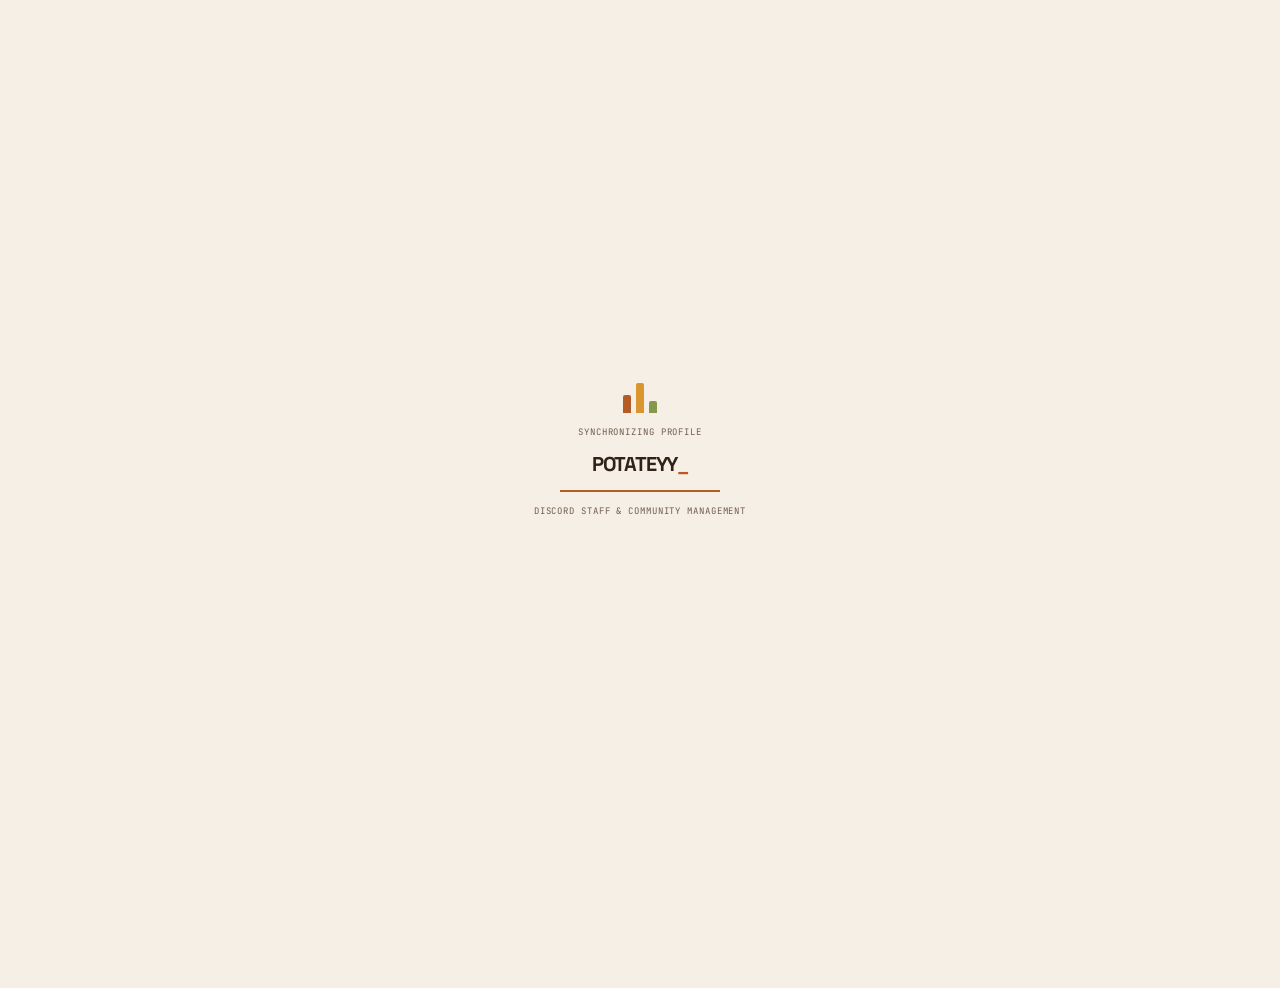
==== index.html @ 98de85e5 "Add files via upload" ====
<!doctype html>
<html lang="en">
  <head>
    <meta charset="UTF-8" />
    <meta name="viewport" content="width=device-width, initial-scale=1.0" />
    <meta name="description" content="Potateyy — Staff & Community Management portfolio." />
    <meta name="theme-color" content="#f5efe5" />
    <title>potateyy — Discord staffing &amp; management</title>
    <link rel="preconnect" href="https://fonts.googleapis.com" />
    <link rel="preconnect" href="https://fonts.gstatic.com" crossorigin />
    <link href="https://fonts.googleapis.com/css2?family=JetBrains+Mono:wght@400;500;600&family=Space+Grotesk:wght@400;500;600;700&display=swap" rel="stylesheet" />
    <link rel="stylesheet" href="styles.css" />
  </head>
  <body>
    <div class="grid-backdrop" aria-hidden="true"></div>
    <div class="cursor-glow" aria-hidden="true"></div>

    <div class="loader" aria-live="polite" aria-label="Loading Potateyy's profile">
      <div class="loader-emblem" aria-hidden="true"><i></i><i></i><i></i></div>
      <p class="loader-label">Synchronizing profile</p>
      <div class="loader-name">POTATEYY<span>_</span></div>
      <div class="loader-meter"><span></span></div>
      <small>Discord Staff & Community management</small>
    </div>

    <main class="site-shell" id="top">
      <header class="topbar">
        <a class="wordmark" href="#top" aria-label="Potateyy home"><span class="mark-icon"x aria-hidden="true">P</span><span>Potateyy</span></a>

        <nav class="section-nav" aria-label="Portfolio sections">
          <div class="nav-tabs" role="tablist" aria-label="Portfolio sections">
            <button class="nav-tab is-active" type="button" role="tab" id="tab-home" aria-selected="true" aria-controls="home" data-target="home">Overview</button>
            <button class="nav-tab" type="button" role="tab" id="tab-current" aria-selected="false" aria-controls="current" data-target="current" tabindex="-1">Current roles</button>
            <button class="nav-tab" type="button" role="tab" id="tab-history" aria-selected="false" aria-controls="history" data-target="history" tabindex="-1">Experience</button>
            <button class="nav-tab" type="button" role="tab" id="tab-vouches" aria-selected="false" aria-controls="vouches" data-target="vouches" tabindex="-1">Vouches</button>
            <button class="nav-tab" type="button" role="tab" id="tab-skills" aria-selected="false" aria-controls="skills" data-target="skills" tabindex="-1">Focus</button>
            <button class="nav-tab" type="button" role="tab" id="tab-contact" aria-selected="false" aria-controls="contact" data-target="contact" tabindex="-1">Contact</button>
          </div>
        </nav>

        <button class="theme-toggle" type="button" aria-label="Switch to light theme" title="Switch to light theme">
          <span class="theme-icon sun-icon" aria-hidden="true">☼</span><span class="theme-icon moon-icon" aria-hidden="true">☾</span><span class="theme-label">Theme</span>
        </button>
      </header>

      <div class="panel-stack">
        <section class="panel home-panel is-active" id="home" role="tabpanel" aria-labelledby="tab-home" tabindex="0">
          <div class="hero-copy">
            <p class="eyebrow"><span></span>Discord staffing &amp; community management</p>
            <p class="availability"><i></i> Available for the right community</p>
            <h1>Staff teams that <span>run better.</span></h1>
            <p class="hero-intro">I build reliable, welcoming Discord communities through structured staffing, strong support systems, and calm leadership when it matters.</p>
            <div class="hero-actions">
              <button class="button button-primary panel-link" type="button" data-target="current">Current roles <span aria-hidden="true">↓</span></button>
              <button class="button button-ghost panel-link" type="button" data-target="history">My experience <span aria-hidden="true">↗</span></button>
              <button class="button button-ghost panel-link" type="button" data-target="vouches">Vouches <span aria-hidden="true">↗</span></button>
            </div>
          </div>

          <div class="profile-card" aria-label="Community management experience summary" role="img">
            <div class="profile-topline"><span>PROFILE / 01</span><span class="signal"><i></i> ONLINE</span></div>
            <div class="profile-monogram">P<span>.</span></div>
            <div class="profile-title"><p>Community operator</p><strong>Discord staffing<br />&amp; management</strong></div>
            <div class="profile-rings" aria-hidden="true"><i></i><i></i><i></i></div>
            <div class="profile-stats"><div><b>250K+</b><span>members reached</span></div><div><b>14</b><span>communities</span></div><div><b>03</b><span>active roles</span></div></div>
          </div>

          <div class="hero-foot"><span>Building teams, systems, and trust.</span><button class="text-button panel-link" type="button" data-target="current">View current positions <span>→</span></button></div>
        </section>

        <section class="panel current-panel" id="current" role="tabpanel" aria-labelledby="tab-current" tabindex="0" hidden>
          <div class="section-heading split-heading">
            <div><p class="eyebrow"><span></span>01 / Current positions</p><h2>Active<br /><span>right now.</span></h2></div>
            <p class="section-aside">Three roles across high-growth and upcoming Minecraft communities, spanning staffing, support, leadership, and server discovery.</p>
          </div>

          <div class="current-grid">
            <a class="role-card featured-role server-card-link" href="https://discord.gg/smpfinder" target="_blank" rel="noopener noreferrer" aria-label="Join SMP Finder on Discord">
              <div class="role-card-head"><span class="role-number">01</span><span class="role-status"><i></i> Current</span></div>
              <p class="server-name">SMP Finder</p>
              <h3>Admin<br /><span>/ SMP Finder</span></h3>
              <div class="member-count"><b>60,000+</b><span>community members</span></div>
              <span class="visit-server">Join server <b aria-hidden="true">↗</b></span>
              <div class="role-mark" aria-hidden="true">SF</div>
            </a>
            <a class="role-card featured-role server-card-link" href="https://discord.gg/berrymc" target="_blank" rel="noopener noreferrer" aria-label="Join ForeignMC on Discord">
              <div class="role-card-head"><span class="role-number">02</span><span class="role-status"><i></i> Current</span></div>
              <p class="server-name">BerryMC</p>
              <h3>Admin<br /><span>/ BerryMC</span></h3>
              <div class="member-count"><b>1,500+</b><span>community members</span></div>
              <span class="visit-server">Join server <b aria-hidden="true">↗</b></span>
              <div class="role-mark" aria-hidden="true">BM</div>
            </a>
          </div>
          <div class="section-caption"><span>Current scope</span><span>Leadership · staffing operations · player support</span></div>
        </section>

        <section class="panel history-panel" id="history" role="tabpanel" aria-labelledby="tab-history" tabindex="0" hidden>
          <div class="section-heading split-heading">
            <div><p class="eyebrow"><span></span>02 / Past work</p><h2>Built under<br /><span>pressure.</span></h2></div>
            <p class="section-aside">A record of leading staff, interviewing candidates, solving player-facing problems, and keeping large communities running day to day.</p>
          </div>
          <div class="experience-table" role="table" aria-label="Past Discord staffing experience">
            <div class="experience-head" role="row"><span role="columnheader">Community</span><span role="columnheader">Position</span><span role="columnheader">Size</span><span role="columnheader">Outcome</span></div>
            <div class="experience-row" role="row"><strong role="cell">Shady SMP</strong><span role="cell">Sr. Moderator / Lead Interviewer</span><b role="cell">700</b><em class="outcome resigned" role="cell">Resigned</em></div>
            <div class="experience-row" role="row"><strong role="cell">Rift SMP</strong><span role="cell">General Manager / Owner</span><b role="cell">4000+</b><em class="outcome closed" role="cell">Shut down</em></div>
            <div class="experience-row" role="row"><strong role="cell">ShatterMC</strong><span role="cell">Staff Manager / Founder</span><b role="cell">700+</b><em class="outcome closed" role="cell">Shut down</em></div>
            <div class="experience-row" role="row"><strong role="cell">TwistedLifesteal</strong><span role="cell">Head Moderator</span><b role="cell">1,900+</b><em class="outcome closed" role="cell">Shut down</em></div>
            <div class="experience-row" role="row"><strong role="cell">MineRival</strong><span role="cell">Head Admin / Staff Manager</span><b role="cell">7,500+</b><em class="outcome closed" role="cell">Shut down</em></div>
            <div class="experience-row" role="row"><strong role="cell">SMP Wars</strong><span role="cell">Staff</span><b role="cell">5,000+</b><em class="outcome resigned" role="cell">Resigned</em></div>
            <div class="experience-row" role="row"><strong role="cell">WildRoots SMP</strong><span role="cell">General Manager</span><b role="cell">45,000+</b><em class="outcome resigned" role="cell">Resigned</em></div>
            <div class="experience-row" role="row"><strong role="cell">Apex Network</strong><span role="cell">Head Admin</span><b role="cell">60,000+</b><em class="outcome resigned" role="cell">Resigned</em></div>
            <div class="experience-row" role="row"><strong role="cell">NovaMC</strong><span role="cell">Overseer</span><b role="cell">5,000+</b><em class="outcome resigned" role="cell">Resigned</em></div>
            <div class="experience-row" role="row"><strong role="cell">AstralCraft</strong><span role="cell">Director</span><b role="cell">Unreleased</b><em class="outcome resigned" role="cell">Resigned</em></div>
            <div class="experience-row linked-experience" role="row"><strong role="cell"><a href="https://discord.gg/breezevanilla" target="_blank" rel="noopener noreferrer">BreezeVanilla <span aria-hidden="true">↗</span></a></strong><span role="cell">Moderator / Mentor</span><b role="cell">7,000+</b><em class="outcome resigned" role="cell">Resigned</em></div>
          </div>
          <p class="table-note">Member counts reflect the stated community size during each role. Closed communities are included as completed experience.</p>
        </section>

        <section class="panel skills-panel" id="skills" role="tabpanel" aria-labelledby="tab-skills" tabindex="0" hidden>
          <div class="section-heading"><p class="eyebrow"><span></span>03 / What I bring</p><h2>Systems first.<br /><span>People always.</span></h2></div>
          <div class="focus-layout">
            <div class="focus-list">
              <article class="focus-item"><span>01</span><div><h3>Staffing operations</h3><p>Recruiting, applications, interviews, onboarding, team structure, and clear expectations from day one.</p></div></article>
              <article class="focus-item"><span>02</span><div><h3>Support &amp; moderation</h3><p>Fair escalation paths, better ticket flow, player communication, and calm decision-making in difficult moments.</p></div></article>
              <article class="focus-item"><span>03</span><div><h3>Community leadership</h3><p>Building a staff culture that is accountable, collaborative, and ready to grow with the community.</p></div></article>
            </div>
            <aside class="impact-card">
              <p>Operating snapshot</p>
              <div class="impact-number">250 <span> K +</span></div>
              <strong>members reached across communities</strong>
              <ul><li><span>13</span> communities supported</li><li><span>03</span> current leadership roles</li><li><span>03</span> founder / owner roles</li></ul>
              <div class="impact-grid" aria-hidden="true"><i></i><i></i><i></i><i></i><i></i><i></i><i></i><i></i><i></i></div>
            </aside>
          </div>
        </section>

        <section class="panel vouches-panel" id="vouches" role="tabpanel" aria-labelledby="tab-vouches" tabindex="0" hidden>
          <div class="section-heading">
            <p class="eyebrow"><span></span>04 / References</p>
            <h2>What people<br /><span>say.</span></h2>
          </div>
          <div class="vouch-carousel" aria-label="Client vouches">
            <div class="vouch-viewport">
              <div class="vouch-track">
                <article class="vouch-card">
                  <p>“Couch”</p>
                  <footer><strong>bobsster</strong><span>— BreezeVanilla</span></footer>
                </article>
                <article class="vouch-card">
                  <p>“Smellch”</p>
                  <footer><strong>Al</strong><span>— Nimlot</span></footer>
                </article>
                <article class="vouch-card">
                  <p>“Vouch”</p>
                  <footer><strong>Zarex</strong><span>— CheeseSMP</span></footer>
                </article>
                <article class="vouch-card">
                  <p>“Vouchiessss”</p>
                  <footer><strong>LionGTG</strong><span>— BreezeVanilla</span></footer>
                </article>
                <article class="vouch-card">
                  <p>“Vouch”</p>
                  <footer><strong>Sunil3969</strong><span>— SiegeLsnds</span></footer>
                </article>
                <article class="vouch-card">
                  <p>“vouch”</p>
                  <footer><strong>MacDonald</strong><span>— UnstablePVP</span></footer>
                </article>
                <article class="vouch-card">
                  <p>“vouch”</p>
                  <footer><strong>Glitched</strong><span>— ConcordMC</span></footer>
                </article>
                <article class="vouch-card">
                  <p>“Vouch]”</p>
                  <footer><strong>berryfog</strong><span>— TurtleSMP</span></footer>
                </article>
                <article class="vouch-card">
                  <p>“vouch”</p>
                  <footer><strong>tertlon</strong><span>— UnstablePVP</span></footer>
                </article>
                <article class="vouch-card">
                  <p>“Vouch for bro”</p>
                  <footer><strong>lwberry</strong><span>— UnstablePVP</span></footer>
                </article>
                <article class="vouch-card">
                  <p>“Vouch”</p>
                  <footer><strong>Clxcks</strong><span>— AstralCraft</span></footer>
                </article>
                <article class="vouch-card">
                  <p>“Vouch I suppose”</p>
                  <footer><strong>ytcaleb</strong><span>— TurtleMC</span></footer>
                </article>
                <article class="vouch-card">
                  <p>“Great manager, vouch!”</p>
                  <footer><strong>Zyro</strong><span>— MineRival</span></footer>
                </article>
                <article class="vouch-card">
                  <p>“Vouch for Potato”</p>
                  <footer><strong>Lunex</strong><span>— Wildroots SMP</span></footer>
                </article>
                <article class="vouch-card">
                  <p>“vouch”</p>
                  <footer><strong>Lunex</strong><span>— NovaSMP</span></footer>
                </article>
                <article class="vouch-card">
                  <p>“Amazing manager! Always organized, professional and helpful. Would reccomend. Vouch!”</p>
                  <footer><strong>CobbleMuffin</strong><span>— Apex Network</span></footer>
                </article>
                <article class="vouch-card">
                  <p>“Potateyy is a great staff member and friend. He is a hard working individual and does great work inside of any server. I have personally hired him for my servers and he has always done great work.”</p>
                  <footer><strong>Caliber</strong><span>— SMP Finder</span></footer>
                </article>
                <article class="vouch-card">
                  <p>“vouch for potatey”</p>
                  <footer><strong>ohdelay</strong><span>— Hoplite</span></footer>
                </article>
                <article class="vouch-card">
                  <p>“Vouch for my pookiebear”</p>
                  <footer><strong>._x1c</strong><span>— TurtleVanilla</span></footer>
                </article>
              </div>              
            <div class="vouch-controls">
              <button class="vouch-button" type="button" data-vouch-prev aria-label="Previous vouch">←</button>
              <p class="vouch-counter" aria-live="polite"></p>
              <button class="vouch-button" type="button" data-vouch-next aria-label="Next vouch">→</button>
            </div>
          </div>
        </section>
        <section class="panel contact-panel" id="contact" role="tabpanel" aria-labelledby="tab-contact" tabindex="0" hidden>
          <div class="contact-side"><p class="eyebrow"><span></span>04 / Contact</p><h2>Need a stronger<br /><span>staff team?</span></h2><p>I’m open to roles where thoughtful leadership, clear systems, and a better member experience are the goal.</p><div class="contact-state"><i></i><span>Open to the right opportunity</span></div></div>
          <form class="contact-form" id="contact-form" action="api/contact.php" method="post">
            <div class="form-topline"><span>MESSAGE / 01</span><span>DISCORD</span></div>
            <label class="honeypot" aria-hidden="true">Website<input name="website" type="text" tabindex="-1" autocomplete="off" /></label>
            <label>Your name<input name="name" type="text" placeholder="What should I call you?" required /></label>
            <label>Discord username<input name="discord" type="text" placeholder="username" required /></label>
            <label>Opportunity<textarea name="message" rows="4" placeholder="Tell me about your community and what you need." required></textarea></label>
            <button class="button button-primary" type="submit">Send a message <span aria-hidden="true">↗</span></button>
            <p class="form-status" role="status" aria-live="polite"></p>
          </form>
        </section>
      </div>

      <footer class="footer"><span>© <span id="year"></span> potateyy</span><span>Discord staffing &amp; community management</span><button type="button" class="back-to-top">Back to top ↑</button></footer>
    </main>
    <script src="script.js"></script>
  </body>
</html>
---- styles.css ----
:root {
  --bg: #f5efe5;
  --surface: #fffaf2;
  --surface-soft: #eee1cf;
  --ink: #322117;
  --muted: #725c4e;
  --dim: #9a8271;
  --line: rgba(91, 57, 37, .18);
  --primary: #b55b26;
  --accent: #db952f;
  --olive: #84994b;
  --shadow: 0 14px 35px rgba(76, 43, 24, .12);
  --sans: "Space Grotesk", Arial, sans-serif;
  --mono: "JetBrains Mono", monospace;
  color-scheme: light;
}

body[data-theme="dark"] {
  --bg: #19110e;
  --surface: #241713;
  --surface-soft: #302019;
  --ink: #f4e7d7;
  --muted: #c4ad99;
  --dim: #92786a;
  --line: rgba(226, 184, 145, .23);
  --primary: #e28445;
  --accent: #e9a23d;
  --olive: #a8bf64;
  --shadow: 0 16px 36px rgba(0, 0, 0, .3);
  color-scheme: dark;
}

* { box-sizing: border-box; }
html { scroll-behavior: smooth; }
body { min-width: 320px; margin: 0; overflow-x: hidden; background: var(--bg); color: var(--ink); font-family: var(--sans); transition: background .35s ease, color .35s ease; }
button, input, textarea { font: inherit; } button, a { -webkit-tap-highlight-color: transparent; } button { cursor: pointer; } a { color: inherit; text-decoration: none; } ::selection { background: var(--accent); color: #2b180e; } :focus-visible { outline: 2px solid var(--accent); outline-offset: 3px; }

.grid-backdrop { position: fixed; z-index: -1; inset: 0; pointer-events: none; background: radial-gradient(ellipse at 70% -15%, color-mix(in srgb, var(--accent) 16%, transparent), transparent 34rem), radial-gradient(ellipse at 5% 92%, color-mix(in srgb, var(--olive) 10%, transparent), transparent 28rem); }.cursor-glow { display: none; }.reading-progress { position: fixed; z-index: 10; inset: 0 0 auto; height: 3px; }.reading-progress span { display: block; width: 100%; height: 100%; transform: scaleX(0); transform-origin: left; background: linear-gradient(90deg, var(--primary), var(--accent)); }

.loader { position: fixed; z-index: 100; inset: 0; display: grid; place-content: center; justify-items: center; gap: .8rem; background: #f5efe5; color: #322117; transition: opacity .45s ease, visibility .45s ease; }.loader.is-done { visibility: hidden; opacity: 0; pointer-events: none; }.loader-emblem { display: grid; grid-template-columns: repeat(3, 8px); align-items: end; gap: 5px; height: 30px; }.loader-emblem i { display: block; width: 8px; height: 18px; border-radius: 2px 2px 0 0; background: #b55b26; animation: equalize .55s ease-in-out infinite alternate; }.loader-emblem i:nth-child(2) { height: 30px; background: #db952f; animation-delay: -.2s; }.loader-emblem i:nth-child(3) { height: 12px; background: #84994b; animation-delay: -.4s; }.loader-label, .loader small { margin: 0; color: #725c4e; font: 9px var(--mono); letter-spacing: .1em; text-transform: uppercase; }.loader-name { font-size: 1.25rem; font-weight: 700; letter-spacing: -.06em; }.loader-name span { color: #b55b26; }.loader-meter { width: 160px; height: 2px; overflow: hidden; background: rgba(91,57,37,.16); }.loader-meter span { display: block; width: 100%; height: 100%; transform: translateX(-100%); background: #b55b26; animation: loading 1.2s ease forwards; }

.site-shell { width: min(1280px, 100%); min-height: 100vh; margin: auto; padding: 0 clamp(1.25rem, 4vw, 4rem); opacity: 0; transform: translateY(6px); transition: opacity .45s ease .1s, transform .45s ease .1s; } body.is-ready .site-shell { opacity: 1; transform: none; }.topbar { display: grid; grid-template-columns: 1fr auto 1fr; align-items: center; min-height: 82px; border-bottom: 1px solid var(--line); }.wordmark { display: inline-flex; align-items: center; gap: .55rem; width: fit-content; font-size: 1.1rem; font-weight: 700; letter-spacing: -.06em; }.mark-icon { display: grid; place-items: center; width: 24px; height: 24px; border: 1px solid var(--primary); border-radius: 50%; color: var(--primary); font: 10px var(--mono); }.nav-tabs { display: flex; gap: .2rem; padding: .25rem; border: 1px solid var(--line); border-radius: .55rem; background: color-mix(in srgb, var(--surface) 75%, transparent); }.nav-tab { padding: .48rem .68rem; border: 0; border-radius: .33rem; color: var(--muted); background: transparent; font-size: .75rem; transition: background .2s ease, color .2s ease; }.nav-tab:hover { color: var(--ink); }.nav-tab.is-active { color: #fff8ed; background: var(--primary); }.theme-toggle { justify-self: end; display: inline-flex; align-items: center; gap: .42rem; padding: .42rem .55rem; border: 1px solid var(--line); border-radius: .5rem; color: var(--muted); background: color-mix(in srgb, var(--surface) 72%, transparent); font: 9px var(--mono); }.theme-icon { color: var(--accent); font-size: 1rem; }.moon-icon { display: none; } body[data-theme="dark"] .sun-icon { display: none; } body[data-theme="dark"] .moon-icon { display: inline; }

.panel-stack { min-height: calc(100vh - 82px); }.panel { width: 100%; min-height: calc(100vh - 82px); padding: clamp(3.5rem, 8vh, 7rem) 0 3.25rem; animation: panelIn .4s cubic-bezier(.2,.8,.2,1) both; }.panel[hidden] { display: none; }.eyebrow { display: flex; align-items: center; gap: .55rem; margin: 0; color: var(--dim); font: 9px var(--mono); letter-spacing: .09em; text-transform: uppercase; }.eyebrow span { width: 19px; height: 1px; background: var(--primary); } h1, h2, h3, p { margin-top: 0; } h1, h2 { font-weight: 700; letter-spacing: -.07em; line-height: .93; } h1 { max-width: 10ch; margin: 1.25rem 0 1.6rem; font-size: clamp(3.45rem, 7.8vw, 7.55rem); } h2 { margin: 1rem 0 0; font-size: clamp(2.85rem, 5.5vw, 5.45rem); } h1 span, h2 span { color: var(--primary); }

.home-panel { display: grid; grid-template-columns: minmax(0, 1.04fr) minmax(340px, .96fr); grid-template-rows: 1fr auto; align-items: center; column-gap: clamp(2.2rem, 8vw, 8.5rem); }.availability { display: inline-flex; align-items: center; gap: .42rem; margin: 1.5rem 0 0; color: var(--olive); font: 10px var(--mono); }.availability i, .role-status i, .contact-state i, .signal i { display: inline-block; width: 6px; height: 6px; border-radius: 50%; background: currentColor; box-shadow: 0 0 0 3px color-mix(in srgb, currentColor 16%, transparent); }.hero-intro { max-width: 46ch; margin-bottom: 1.95rem; color: var(--muted); font-size: 1.02rem; line-height: 1.6; }.hero-actions { display: flex; flex-wrap: wrap; gap: .65rem; }.button { display: inline-flex; align-items: center; justify-content: center; gap: 1.25rem; min-height: 47px; padding: .8rem .95rem .8rem 1.1rem; border: 1px solid var(--line); border-radius: .5rem; color: var(--ink); background: var(--surface); box-shadow: 0 2px 5px rgba(75,43,24,.04); font-size: .8rem; font-weight: 600; transition: transform .2s ease, border .2s ease, background .2s ease; }.button:hover { border-color: var(--primary); transform: translateY(-2px); }.button-primary { border-color: var(--primary); color: #fff8ed; background: var(--primary); }.button-primary:hover { background: var(--accent); border-color: var(--accent); }.button-ghost:hover { color: var(--primary); }
.profile-card { position: relative; display: flex; flex-direction: column; min-height: 455px; overflow: hidden; padding: 1.5rem; border: 1px solid color-mix(in srgb, var(--primary) 45%, var(--line)); border-radius: .7rem; background: linear-gradient(145deg, color-mix(in srgb, var(--surface-soft) 92%, var(--accent)), var(--surface) 58%); box-shadow: var(--shadow); }.profile-card::after { position: absolute; right: -15%; bottom: -35%; width: 90%; aspect-ratio: 1; border: 1px solid color-mix(in srgb, var(--primary) 34%, transparent); border-radius: 50%; content: ""; }.profile-topline { position: relative; z-index: 2; display: flex; justify-content: space-between; color: var(--dim); font: 9px var(--mono); letter-spacing: .06em; }.signal { color: var(--olive); }.signal i { width: 5px; height: 5px; margin-right: .25rem; }.profile-monogram { position: relative; z-index: 1; margin: auto 0; color: color-mix(in srgb, var(--primary) 16%, var(--surface)); font-size: clamp(8rem, 17vw, 14rem); font-weight: 700; letter-spacing: -.16em; line-height: .58; }.profile-monogram span { color: var(--primary); }.profile-title { position: relative; z-index: 2; }.profile-title p { margin-bottom: .35rem; color: var(--dim); font: 9px var(--mono); letter-spacing: .08em; text-transform: uppercase; }.profile-title strong { font-size: clamp(1.25rem, 2.2vw, 2rem); font-weight: 700; letter-spacing: -.06em; line-height: 1; }.profile-rings { display: none; }.profile-stats { position: relative; z-index: 2; display: grid; grid-template-columns: repeat(3, 1fr); gap: .75rem; margin: 1.45rem -1.5rem -1.5rem; padding: 1rem 1.5rem; border-top: 1px solid var(--line); background: color-mix(in srgb, var(--surface) 77%, transparent); }.profile-stats b { display: block; margin-bottom: .2rem; color: var(--primary); font-size: 1.08rem; letter-spacing: -.05em; }.profile-stats span { color: var(--dim); font: 8px var(--mono); text-transform: uppercase; }.hero-foot { grid-column: 1 / -1; display: flex; justify-content: space-between; align-items: center; padding-top: 1.2rem; color: var(--dim); font: 9px var(--mono); }.text-button { padding: 0; border: 0; color: var(--ink); background: transparent; font: inherit; }.text-button span { margin-left: .75rem; color: var(--primary); }.text-button:hover { color: var(--primary); }

.split-heading { display: flex; justify-content: space-between; align-items: end; gap: 2rem; }.section-aside { max-width: 34ch; margin: 0 0 .55rem; color: var(--muted); line-height: 1.58; }.current-grid { display: grid; grid-template-columns: repeat(3, 1fr); gap: 1rem; margin-top: clamp(2rem, 5vw, 4.5rem); }.role-card { position: relative; display: flex; flex-direction: column; min-height: 375px; padding: 1.35rem; border: 1px solid var(--line); border-radius: .65rem; background: var(--surface); box-shadow: 0 5px 16px rgba(76,43,24,.05); transition: transform .22s ease, border .22s ease, box-shadow .22s ease; }.role-card:hover { border-color: color-mix(in srgb, var(--primary) 65%, var(--line)); box-shadow: var(--shadow); transform: translateY(-4px); }.featured-role { background: linear-gradient(150deg, color-mix(in srgb, var(--surface-soft) 85%, var(--accent)), var(--surface)); }.sparkle-role { background: linear-gradient(145deg, color-mix(in srgb, var(--surface-soft) 90%, var(--olive)), var(--surface)); }.astral-role { background: linear-gradient(145deg, color-mix(in srgb, var(--surface-soft) 92%, var(--primary)), var(--surface)); }.role-card-head { display: flex; justify-content: space-between; color: var(--dim); font: 9px var(--mono); }.role-status { color: var(--olive); font-size: 8px; text-transform: uppercase; }.role-status i { width: 5px; height: 5px; margin-right: .25rem; }.server-name { margin: auto 0 1rem; color: var(--dim); font: 9px var(--mono); letter-spacing: .08em; text-transform: uppercase; }.role-card h3 { position: relative; z-index: 1; margin: 0; font-size: clamp(1.35rem, 2.1vw, 2.12rem); font-weight: 700; letter-spacing: -.07em; line-height: 1.02; }.role-card h3 span { color: var(--muted); }.member-count { position: relative; z-index: 1; display: flex; align-items: baseline; gap: .5rem; margin-top: 1.3rem; }.member-count b { font-size: 1.2rem; letter-spacing: -.05em; }.member-count span { color: var(--dim); font: 9px var(--mono); text-transform: uppercase; }.visit-server { position: relative; z-index: 1; width: fit-content; margin-top: 1.5rem; padding-bottom: .2rem; border-bottom: 1px solid var(--primary); color: var(--primary); font: 9px var(--mono); text-transform: uppercase; }.visit-server b { margin-left: .5rem; font-size: 1.05rem; }.server-card-link:hover .visit-server { color: var(--ink); border-color: var(--ink); }.role-mark { display: none; }.section-caption { display: flex; justify-content: space-between; margin-top: .95rem; color: var(--dim); font: 9px var(--mono); text-transform: uppercase; }

.experience-table { margin-top: clamp(2rem, 5vw, 4rem); border-top: 1px solid var(--line); }.experience-head, .experience-row { display: grid; grid-template-columns: 1.1fr 1.8fr .55fr .6fr; gap: 1rem; align-items: center; }.experience-head { min-height: 42px; color: var(--dim); font: 9px var(--mono); text-transform: uppercase; }.experience-row { min-height: 74px; border-top: 1px solid var(--line); transition: background .2s ease, padding .2s ease; }.experience-row:hover { padding-inline: .7rem; border-color: transparent; border-radius: .35rem; background: color-mix(in srgb, var(--surface) 78%, transparent); }.experience-row strong { font-size: .96rem; letter-spacing: -.02em; }.experience-row > span { color: var(--muted); font-size: .86rem; }.experience-row b { font: 500 .85rem var(--mono); }.outcome { justify-self: start; color: var(--dim); font: 9px var(--mono); font-style: normal; text-transform: uppercase; }.outcome.resigned { color: var(--olive); }.outcome.closed { color: var(--dim); }.linked-experience strong a { color: var(--primary); }.linked-experience strong a:hover { color: var(--accent); }.linked-experience strong a span { margin-left: .25rem; }.table-note { margin: 1rem 0 0; color: var(--dim); font: 9px/1.5 var(--mono); }

.focus-layout { display: grid; grid-template-columns: 1.1fr .9fr; gap: clamp(2rem, 7vw, 7rem); margin-top: clamp(2rem, 5vw, 4.5rem); }.focus-list { border-top: 1px solid var(--line); }.focus-item { display: grid; grid-template-columns: 42px 1fr; gap: 1rem; padding: 1.5rem 0; border-bottom: 1px solid var(--line); }.focus-item > span { color: var(--primary); font: 10px var(--mono); }.focus-item h3 { margin-bottom: .5rem; font-size: clamp(1.32rem, 2vw, 1.85rem); font-weight: 700; letter-spacing: -.06em; }.focus-item p { max-width: 53ch; margin: 0; color: var(--muted); line-height: 1.58; }.impact-card { position: relative; min-height: 440px; overflow: hidden; padding: 1.55rem; border: 1px solid color-mix(in srgb, var(--primary) 45%, var(--line)); border-radius: .7rem; background: linear-gradient(145deg, color-mix(in srgb, var(--surface-soft) 92%, var(--accent)), var(--surface) 65%); box-shadow: var(--shadow); }.impact-card > p { color: var(--dim); font: 9px var(--mono); text-transform: uppercase; }.impact-number { margin-top: 5rem; color: var(--primary); font-size: clamp(5rem, 10vw, 8.5rem); font-weight: 700; letter-spacing: -.12em; line-height: .75; }.impact-number span { font-size: .35em; }.impact-card > strong { display: block; max-width: 15ch; margin-top: 1.3rem; font-size: clamp(1.2rem, 2vw, 1.75rem); letter-spacing: -.06em; line-height: 1.05; }.impact-card ul { display: grid; gap: .55rem; margin: 1.7rem 0 0; padding: 0; list-style: none; color: var(--muted); font-size: .83rem; }.impact-card li span { display: inline-block; width: 32px; color: var(--primary); font: 9px var(--mono); }.impact-grid { display: none; }

.vouch-carousel { max-width: 780px; margin-top: clamp(2rem, 5vw, 4rem); }.vouch-viewport { overflow: hidden; border: 1px solid var(--line); border-radius: .7rem; }.vouch-track { display: flex; transition: transform .35s ease; }.vouch-card { box-sizing: border-box; flex: 0 0 100%; min-height: 280px; padding: clamp(1.5rem, 4vw, 3rem); background: linear-gradient(145deg, color-mix(in srgb, var(--surface-soft) 88%, var(--accent)), var(--surface)); }.vouch-card > p { margin: 0; font-size: clamp(1.35rem, 3vw, 2rem); font-weight: 600; letter-spacing: -.05em; line-height: 1.25; }.vouch-card footer { display: flex; gap: .5rem; margin-top: 2rem; color: var(--muted); font: 10px var(--mono); text-transform: uppercase; }.vouch-card footer strong { color: var(--primary); }.vouch-controls { display: flex; align-items: center; gap: .75rem; margin-top: 1rem; }.vouch-button { width: 40px; height: 40px; border: 1px solid var(--line); border-radius: .45rem; color: var(--ink); background: var(--surface); font-size: 1.1rem; }.vouch-button:hover { border-color: var(--primary); color: var(--primary); }.vouch-counter { margin: 0; color: var(--dim); font: 9px var(--mono); }

.contact-panel { display: grid; grid-template-columns: .95fr 1.05fr; align-items: center; gap: clamp(3rem, 10vw, 10rem); }.contact-side h2 { margin-bottom: 1.65rem; }.contact-side > p:not(.eyebrow) { max-width: 33ch; color: var(--muted); line-height: 1.58; }.contact-state { display: inline-flex; align-items: center; gap: .45rem; margin-top: 1.8rem; color: var(--olive); font: 10px var(--mono); text-transform: uppercase; }.contact-form { display: grid; gap: 1.2rem; padding: clamp(1.35rem, 3vw, 2.7rem); border: 1px solid var(--line); border-radius: .7rem; background: color-mix(in srgb, var(--surface) 92%, transparent); box-shadow: var(--shadow); }.form-topline { display: flex; justify-content: space-between; color: var(--dim); font: 9px var(--mono); }.contact-form label { display: grid; gap: .5rem; color: var(--dim); font: 9px var(--mono); text-transform: uppercase; }.contact-form input, .contact-form textarea { width: 100%; padding: .68rem 0; border: 0; border-bottom: 1px solid var(--line); outline: none; color: var(--ink); background: transparent; font: .95rem var(--sans); resize: vertical; }.contact-form input:focus, .contact-form textarea:focus { border-color: var(--primary); }.contact-form input::placeholder, .contact-form textarea::placeholder { color: var(--dim); }.contact-form .button { justify-self: start; margin-top: .4rem; }.form-status { min-height: 1em; margin: 0; color: var(--olive); font-size: .78rem; }
.contact-form .honeypot { position: absolute; width: 1px; height: 1px; overflow: hidden; clip: rect(0 0 0 0); white-space: nowrap; }

.footer { display: flex; justify-content: space-between; align-items: center; min-height: 82px; border-top: 1px solid var(--line); color: var(--dim); font: 9px var(--mono); text-transform: uppercase; }.back-to-top { padding: 0; border: 0; color: var(--ink); background: transparent; font: inherit; }.back-to-top:hover { color: var(--primary); }

@keyframes loading { to { transform: translateX(0); } } @keyframes equalize { to { transform: scaleY(.4); } } @keyframes panelIn { from { opacity: 0; transform: translateY(10px); } to { opacity: 1; transform: none; } }
@media (max-width: 900px) { .topbar { grid-template-columns: 1fr auto; gap: .8rem; min-height: auto; padding-block: 1rem; }.section-nav { grid-row: 2; grid-column: 1 / -1; overflow: auto; margin-inline: -1.25rem; padding-inline: 1.25rem; }.nav-tabs { width: max-content; }.theme-label { display: none; }.panel { min-height: calc(100vh - 126px); }.home-panel { grid-template-columns: 1fr; row-gap: 3rem; }.profile-card { max-width: 680px; }.current-grid { grid-template-columns: 1fr 1fr; }.featured-role { grid-column: 1 / -1; }.focus-layout { grid-template-columns: 1fr; }.impact-card { max-width: 660px; }.contact-panel { grid-template-columns: 1fr; gap: 3rem; } }
@media (max-width: 610px) { .site-shell { padding-inline: 1.1rem; }.section-nav { margin-inline: -1.1rem; padding-inline: 1.1rem; }.nav-tabs { gap: 0; }.panel { padding-top: 3.2rem; } h1 { font-size: clamp(3rem, 15.5vw, 4.5rem); } h2 { font-size: clamp(2.5rem, 13vw, 3.75rem); }.profile-card { min-height: 365px; }.profile-stats { gap: .5rem; }.profile-stats span { font-size: 7px; }.hero-foot, .section-caption, .footer { align-items: flex-start; flex-direction: column; gap: .65rem; }.split-heading { align-items: flex-start; flex-direction: column; gap: .65rem; }.section-aside { margin: 0; }.current-grid { grid-template-columns: 1fr; }.featured-role { grid-column: auto; }.role-card { min-height: 315px; }.experience-head { display: none; }.experience-row { grid-template-columns: 1fr auto; gap: .3rem 1rem; min-height: auto; padding: 1rem 0; }.experience-row:hover { padding-inline: 0; background: transparent; }.experience-row > span { grid-column: 1 / -1; font-size: .78rem; }.outcome { grid-column: 2; grid-row: 1; }.focus-item { grid-template-columns: 30px 1fr; }.impact-card { min-height: 360px; }.impact-number { margin-top: 4rem; }.contact-form { padding: 1.3rem; }.footer { min-height: 116px; justify-content: center; } }
@media (prefers-reduced-motion: reduce) { *, *::before, *::after { scroll-behavior: auto !important; animation-duration: .01ms !important; animation-iteration-count: 1 !important; transition-duration: .01ms !important; } }
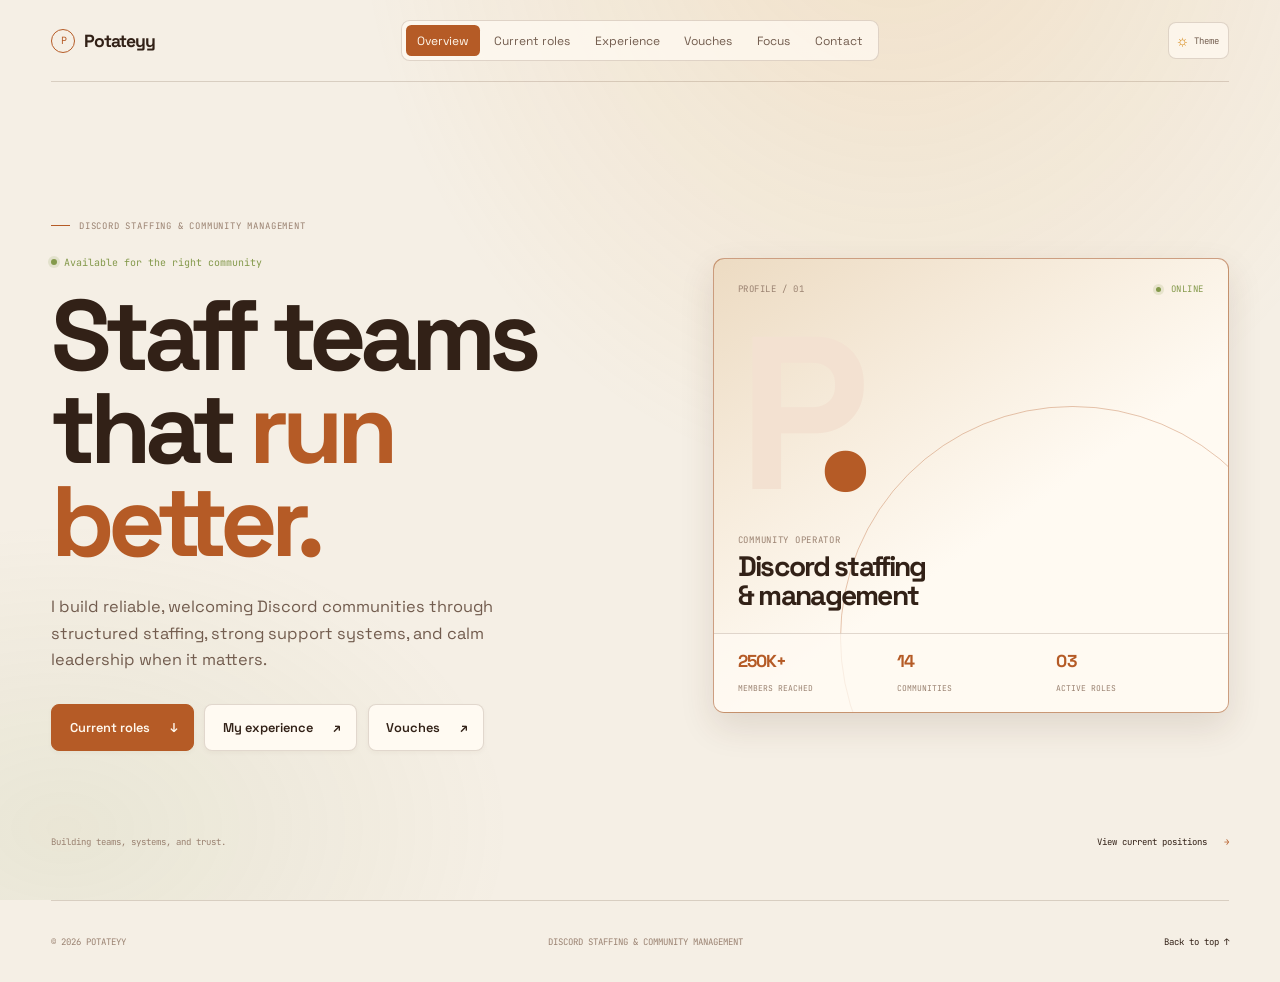
==== commit 806c692b: "Add files via upload" ====
--- a/index.html
+++ b/index.html
@@ -83,11 +83,11 @@
               <span class="visit-server">Join server <b aria-hidden="true">↗</b></span>
               <div class="role-mark" aria-hidden="true">SF</div>
             </a>
-            <a class="role-card featured-role server-card-link" href="https://discord.gg/berrymc" target="_blank" rel="noopener noreferrer" aria-label="Join ForeignMC on Discord">
-              <div class="role-card-head"><span class="role-number">02</span><span class="role-status"><i></i> Current</span></div>
-              <p class="server-name">BerryMC</p>
-              <h3>Admin<br /><span>/ BerryMC</span></h3>
-              <div class="member-count"><b>1,500+</b><span>community members</span></div>
+            <a class="role-card featured-role server-card-link" href="https://discord.gg/abyssnetwork" target="_blank" rel="noopener noreferrer" aria-label="Join ForeignMC on Discord">
+              <div class="role-card-head"><span class="role-number">03</span><span class="role-status"><i></i> Current</span></div>
+              <p class="server-name">Abyss SMP</p>
+              <h3>Community Manager<br /><span>/ Abyss SMP</span></h3>
+              <div class="member-count"><b>2,000+</b><span>community members</span></div>
               <span class="visit-server">Join server <b aria-hidden="true">↗</b></span>
               <div class="role-mark" aria-hidden="true">BM</div>
             </a>
@@ -103,16 +103,17 @@
           <div class="experience-table" role="table" aria-label="Past Discord staffing experience">
             <div class="experience-head" role="row"><span role="columnheader">Community</span><span role="columnheader">Position</span><span role="columnheader">Size</span><span role="columnheader">Outcome</span></div>
             <div class="experience-row" role="row"><strong role="cell">Shady SMP</strong><span role="cell">Sr. Moderator / Lead Interviewer</span><b role="cell">700</b><em class="outcome resigned" role="cell">Resigned</em></div>
-            <div class="experience-row" role="row"><strong role="cell">Rift SMP</strong><span role="cell">General Manager / Owner</span><b role="cell">4000+</b><em class="outcome closed" role="cell">Shut down</em></div>
+            <div class="experience-row" role="row"><strong role="cell">Rift SMP</strong><span role="cell">Staff Manager / Owner</span><b role="cell">4000+</b><em class="outcome closed" role="cell">Shut down</em></div>
             <div class="experience-row" role="row"><strong role="cell">ShatterMC</strong><span role="cell">Staff Manager / Founder</span><b role="cell">700+</b><em class="outcome closed" role="cell">Shut down</em></div>
             <div class="experience-row" role="row"><strong role="cell">TwistedLifesteal</strong><span role="cell">Head Moderator</span><b role="cell">1,900+</b><em class="outcome closed" role="cell">Shut down</em></div>
             <div class="experience-row" role="row"><strong role="cell">MineRival</strong><span role="cell">Head Admin / Staff Manager</span><b role="cell">7,500+</b><em class="outcome closed" role="cell">Shut down</em></div>
-            <div class="experience-row" role="row"><strong role="cell">SMP Wars</strong><span role="cell">Staff</span><b role="cell">5,000+</b><em class="outcome resigned" role="cell">Resigned</em></div>
-            <div class="experience-row" role="row"><strong role="cell">WildRoots SMP</strong><span role="cell">General Manager</span><b role="cell">45,000+</b><em class="outcome resigned" role="cell">Resigned</em></div>
-            <div class="experience-row" role="row"><strong role="cell">Apex Network</strong><span role="cell">Head Admin</span><b role="cell">60,000+</b><em class="outcome resigned" role="cell">Resigned</em></div>
-            <div class="experience-row" role="row"><strong role="cell">NovaMC</strong><span role="cell">Overseer</span><b role="cell">5,000+</b><em class="outcome resigned" role="cell">Resigned</em></div>
+            <div class="experience-row" role="row"><strong role="cell">SMP Wars</strong><span role="cell">Head Staff</span><b role="cell">8,000+</b><em class="outcome resigned" role="cell">Resigned</em></div>
+            <div class="experience-row" role="row"><strong role="cell">WildRoots SMP</strong><span role="cell">GM + SM + CM</span><b role="cell">45,000+</b><em class="outcome resigned" role="cell">Resigned</em></div>
+            <div class="experience-row" role="row"><strong role="cell">Apex Network</strong><span role="cell">Head Admin / SM</span><b role="cell">60,000+</b><em class="outcome resigned" role="cell">Resigned</em></div>
+            <div class="experience-row" role="row"><strong role="cell">NovaMC</strong><span role="cell">Overseer</span><b role="cell">8,750+</b><em class="outcome resigned" role="cell">Resigned</em></div>
             <div class="experience-row" role="row"><strong role="cell">AstralCraft</strong><span role="cell">Director</span><b role="cell">Unreleased</b><em class="outcome resigned" role="cell">Resigned</em></div>
-            <div class="experience-row linked-experience" role="row"><strong role="cell"><a href="https://discord.gg/breezevanilla" target="_blank" rel="noopener noreferrer">BreezeVanilla <span aria-hidden="true">↗</span></a></strong><span role="cell">Moderator / Mentor</span><b role="cell">7,000+</b><em class="outcome resigned" role="cell">Resigned</em></div>
+            <div class="experience-row" role="row"><strong role="cell">ForeignMC</strong><span role="cell">Admin + Mentor</span><b role="cell">1,500+</b><em class="outcome resigned" role="cell">Resigned</em></div>
+            <div class="experience-row" role="row"><strong role="cell">BerryMC</strong><span role="cell">Admin + Mentor</span><b role="cell">3,000+</b><em class="outcome resigned" role="cell">Resigned</em></div>
           </div>
           <p class="table-note">Member counts reflect the stated community size during each role. Closed communities are included as completed experience.</p>
         </section>
@@ -161,7 +162,7 @@
                 </article>
                 <article class="vouch-card">
                   <p>“Vouch”</p>
-                  <footer><strong>Sunil3969</strong><span>— SiegeLsnds</span></footer>
+                  <footer><strong>Sunil3969</strong><span>— SiegeLands</span></footer>
                 </article>
                 <article class="vouch-card">
                   <p>“vouch”</p>
@@ -218,6 +219,18 @@
                 <article class="vouch-card">
                   <p>“Vouch for my pookiebear”</p>
                   <footer><strong>._x1c</strong><span>— TurtleVanilla</span></footer>
+                </article>
+                <article class="vouch-card">
+                  <p>“Vouch for Potatoey”</p>
+                  <footer><strong>Tom</strong><span>— T&T</span></footer>
+                </article>
+                <article class="vouch-card">
+                  <p>“Massive vouch. Everywhere I have worked with him he's done his job to the extreme and has made sure to get what you need done and more. Also a great friend and just person in general. I would recommend him to every server out there”</p>
+                  <footer><strong>OneBubble</strong><span>— LSN</span></footer>
+                </article>
+                <article class="vouch-card">
+                  <p>“Vouch! Really nice and proffesional staff”</p>
+                  <footer><strong>divyanisdumb</strong><span>— AbyssSMP</span></footer>
                 </article>
               </div>              
             <div class="vouch-controls">
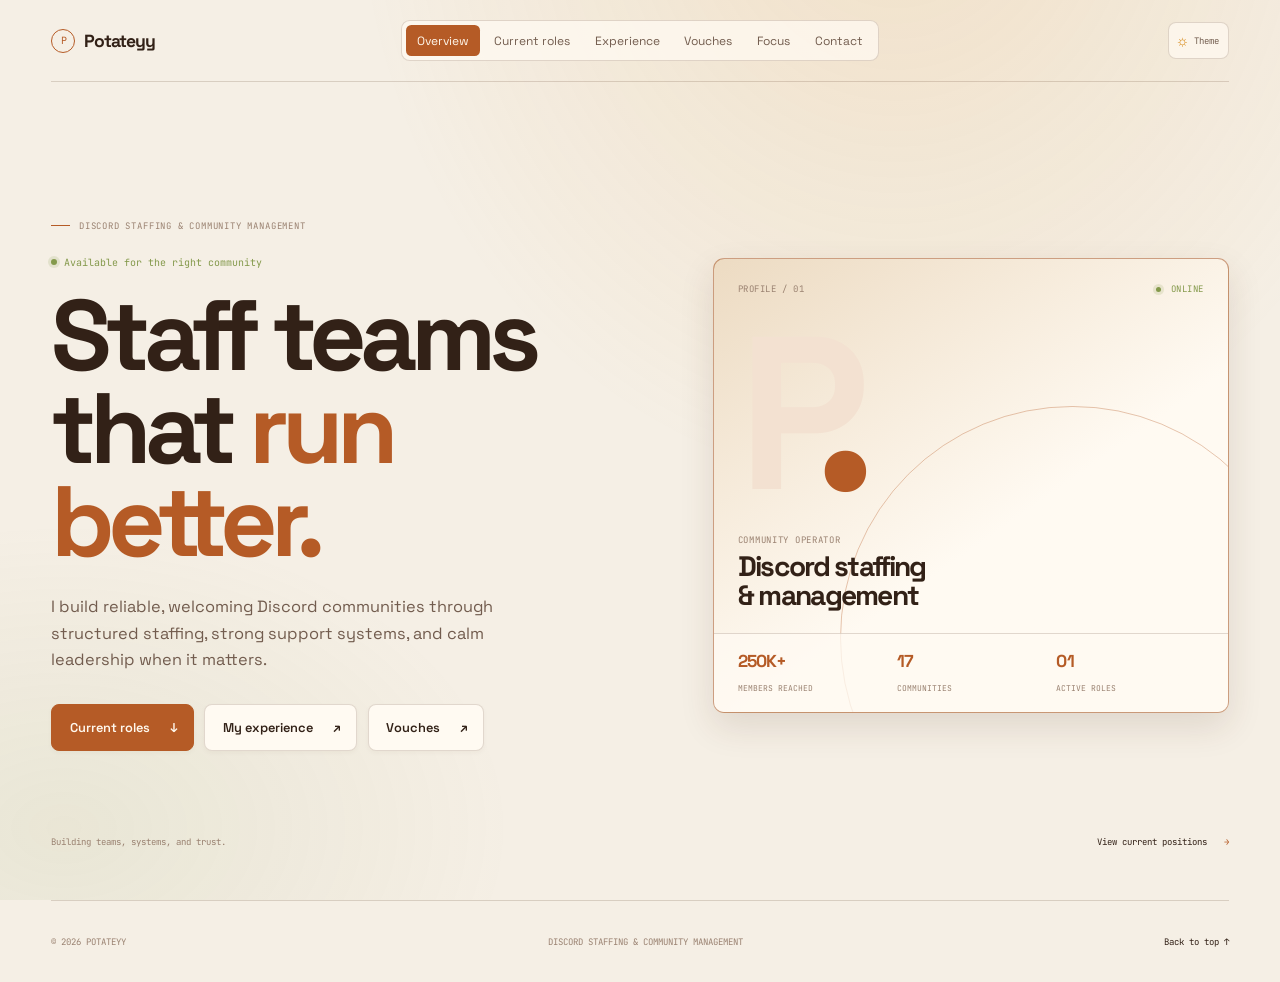
==== commit eb1a9896: "Add files via upload" ====
--- a/index.html
+++ b/index.html
@@ -20,7 +20,7 @@
       <p class="loader-label">Synchronizing profile</p>
       <div class="loader-name">POTATEYY<span>_</span></div>
       <div class="loader-meter"><span></span></div>
-      <small>Discord Staff & Community management</small>
+      <small>Your next Staff, Community and General Manager</small>
     </div>
 
     <main class="site-shell" id="top">
@@ -62,7 +62,7 @@
             <div class="profile-monogram">P<span>.</span></div>
             <div class="profile-title"><p>Community operator</p><strong>Discord staffing<br />&amp; management</strong></div>
             <div class="profile-rings" aria-hidden="true"><i></i><i></i><i></i></div>
-            <div class="profile-stats"><div><b>250K+</b><span>members reached</span></div><div><b>14</b><span>communities</span></div><div><b>03</b><span>active roles</span></div></div>
+            <div class="profile-stats"><div><b>250K+</b><span>members reached</span></div><div><b>17</b><span>communities</span></div><div><b>01</b><span>active roles</span></div></div>
           </div>
 
           <div class="hero-foot"><span>Building teams, systems, and trust.</span><button class="text-button panel-link" type="button" data-target="current">View current positions <span>→</span></button></div>
@@ -78,20 +78,11 @@
             <a class="role-card featured-role server-card-link" href="https://discord.gg/smpfinder" target="_blank" rel="noopener noreferrer" aria-label="Join SMP Finder on Discord">
               <div class="role-card-head"><span class="role-number">01</span><span class="role-status"><i></i> Current</span></div>
               <p class="server-name">SMP Finder</p>
-              <h3>Admin<br /><span>/ SMP Finder</span></h3>
-              <div class="member-count"><b>60,000+</b><span>community members</span></div>
+              <h3>Head Admin<br /><span>/ SMP Finder</span></h3>
+              <div class="member-count"><b>68,000+</b><span>community members</span></div>
               <span class="visit-server">Join server <b aria-hidden="true">↗</b></span>
               <div class="role-mark" aria-hidden="true">SF</div>
             </a>
-            <a class="role-card featured-role server-card-link" href="https://discord.gg/abyssnetwork" target="_blank" rel="noopener noreferrer" aria-label="Join ForeignMC on Discord">
-              <div class="role-card-head"><span class="role-number">03</span><span class="role-status"><i></i> Current</span></div>
-              <p class="server-name">Abyss SMP</p>
-              <h3>Community Manager<br /><span>/ Abyss SMP</span></h3>
-              <div class="member-count"><b>2,000+</b><span>community members</span></div>
-              <span class="visit-server">Join server <b aria-hidden="true">↗</b></span>
-              <div class="role-mark" aria-hidden="true">BM</div>
-            </a>
-          </div>
           <div class="section-caption"><span>Current scope</span><span>Leadership · staffing operations · player support</span></div>
         </section>
 
@@ -103,17 +94,21 @@
           <div class="experience-table" role="table" aria-label="Past Discord staffing experience">
             <div class="experience-head" role="row"><span role="columnheader">Community</span><span role="columnheader">Position</span><span role="columnheader">Size</span><span role="columnheader">Outcome</span></div>
             <div class="experience-row" role="row"><strong role="cell">Shady SMP</strong><span role="cell">Sr. Moderator / Lead Interviewer</span><b role="cell">700</b><em class="outcome resigned" role="cell">Resigned</em></div>
-            <div class="experience-row" role="row"><strong role="cell">Rift SMP</strong><span role="cell">Staff Manager / Owner</span><b role="cell">4000+</b><em class="outcome closed" role="cell">Shut down</em></div>
-            <div class="experience-row" role="row"><strong role="cell">ShatterMC</strong><span role="cell">Staff Manager / Founder</span><b role="cell">700+</b><em class="outcome closed" role="cell">Shut down</em></div>
-            <div class="experience-row" role="row"><strong role="cell">TwistedLifesteal</strong><span role="cell">Head Moderator</span><b role="cell">1,900+</b><em class="outcome closed" role="cell">Shut down</em></div>
+            <div class="experience-row" role="row"><strong role="cell">Rift SMP</strong><span role="cell">Owner / GM</span><b role="cell">4000+</b><em class="outcome closed" role="cell">Shut down</em></div>
+            <div class="experience-row" role="row"><strong role="cell">ShatterMC</strong><span role="cell">Founder / GM</span><b role="cell">700+</b><em class="outcome closed" role="cell">Shut down</em></div>
+            <div class="experience-row" role="row"><strong role="cell">TwistedLifesteal</strong><span role="cell">Lead Staff</span><b role="cell">1,900+</b><em class="outcome closed" role="cell">Shut down</em></div>
             <div class="experience-row" role="row"><strong role="cell">MineRival</strong><span role="cell">Head Admin / Staff Manager</span><b role="cell">7,500+</b><em class="outcome closed" role="cell">Shut down</em></div>
+            <div class="experience-row" role="row"><strong role="cell">Trinity SMP</strong><span role="cell">GM / SM</span><b role="cell">500+</b><em class="outcome resigned" role="cell">Resigned</em></div>
+            <div class="experience-row" role="row"><strong role="cell">Owner</strong><span role="cell">CM</span><b role="cell">1,500+</b><em class="outcome resigned" role="cell">Resigned</em></div>
+            <div class="experience-row" role="row"><strong role="cell">Polar FFA</strong><span role="cell">Staff Manager</span><b role="cell">1,000+</b><em class="outcome resigned" role="cell">Resigned</em></div>
             <div class="experience-row" role="row"><strong role="cell">SMP Wars</strong><span role="cell">Head Staff</span><b role="cell">8,000+</b><em class="outcome resigned" role="cell">Resigned</em></div>
-            <div class="experience-row" role="row"><strong role="cell">WildRoots SMP</strong><span role="cell">GM + SM + CM</span><b role="cell">45,000+</b><em class="outcome resigned" role="cell">Resigned</em></div>
+            <div class="experience-row" role="row"><strong role="cell">WildRoots SMP</strong><span role="cell">GM / SM / CM</span><b role="cell">45,000+</b><em class="outcome resigned" role="cell">Resigned</em></div>
             <div class="experience-row" role="row"><strong role="cell">Apex Network</strong><span role="cell">Head Admin / SM</span><b role="cell">60,000+</b><em class="outcome resigned" role="cell">Resigned</em></div>
             <div class="experience-row" role="row"><strong role="cell">NovaMC</strong><span role="cell">Overseer</span><b role="cell">8,750+</b><em class="outcome resigned" role="cell">Resigned</em></div>
             <div class="experience-row" role="row"><strong role="cell">AstralCraft</strong><span role="cell">Director</span><b role="cell">Unreleased</b><em class="outcome resigned" role="cell">Resigned</em></div>
             <div class="experience-row" role="row"><strong role="cell">ForeignMC</strong><span role="cell">Admin + Mentor</span><b role="cell">1,500+</b><em class="outcome resigned" role="cell">Resigned</em></div>
             <div class="experience-row" role="row"><strong role="cell">BerryMC</strong><span role="cell">Admin + Mentor</span><b role="cell">3,000+</b><em class="outcome resigned" role="cell">Resigned</em></div>
+            <div class="experience-row" role="row"><strong role="cell">Abyss SMP</strong><span role="cell">CM</span><b role="cell">2,500+</b><em class="outcome resigned" role="cell">Resigned</em></div>
           </div>
           <p class="table-note">Member counts reflect the stated community size during each role. Closed communities are included as completed experience.</p>
         </section>
@@ -130,7 +125,7 @@
               <p>Operating snapshot</p>
               <div class="impact-number">250 <span> K +</span></div>
               <strong>members reached across communities</strong>
-              <ul><li><span>13</span> communities supported</li><li><span>03</span> current leadership roles</li><li><span>03</span> founder / owner roles</li></ul>
+              <ul><li><span>17</span> communities supported</li><li><span>01</span> current leadership roles</li>
               <div class="impact-grid" aria-hidden="true"><i></i><i></i><i></i><i></i><i></i><i></i><i></i><i></i><i></i></div>
             </aside>
           </div>
